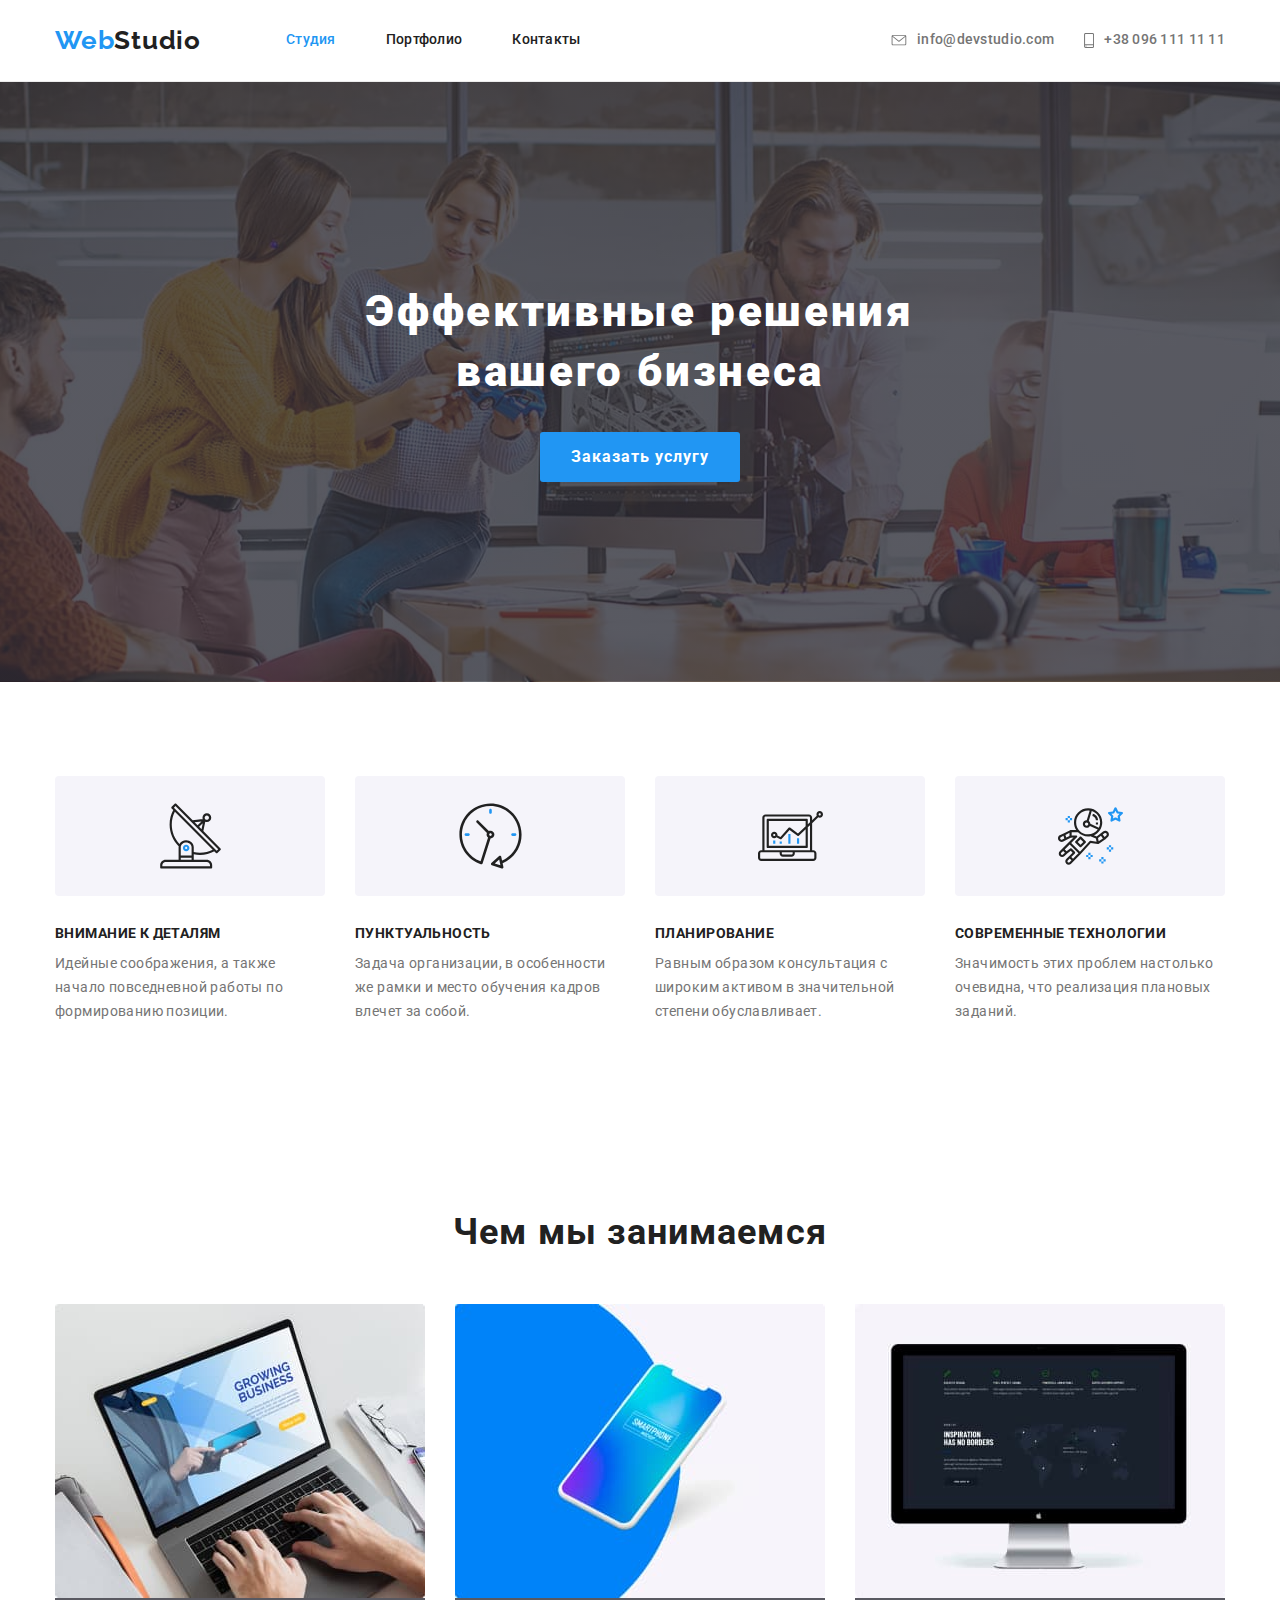
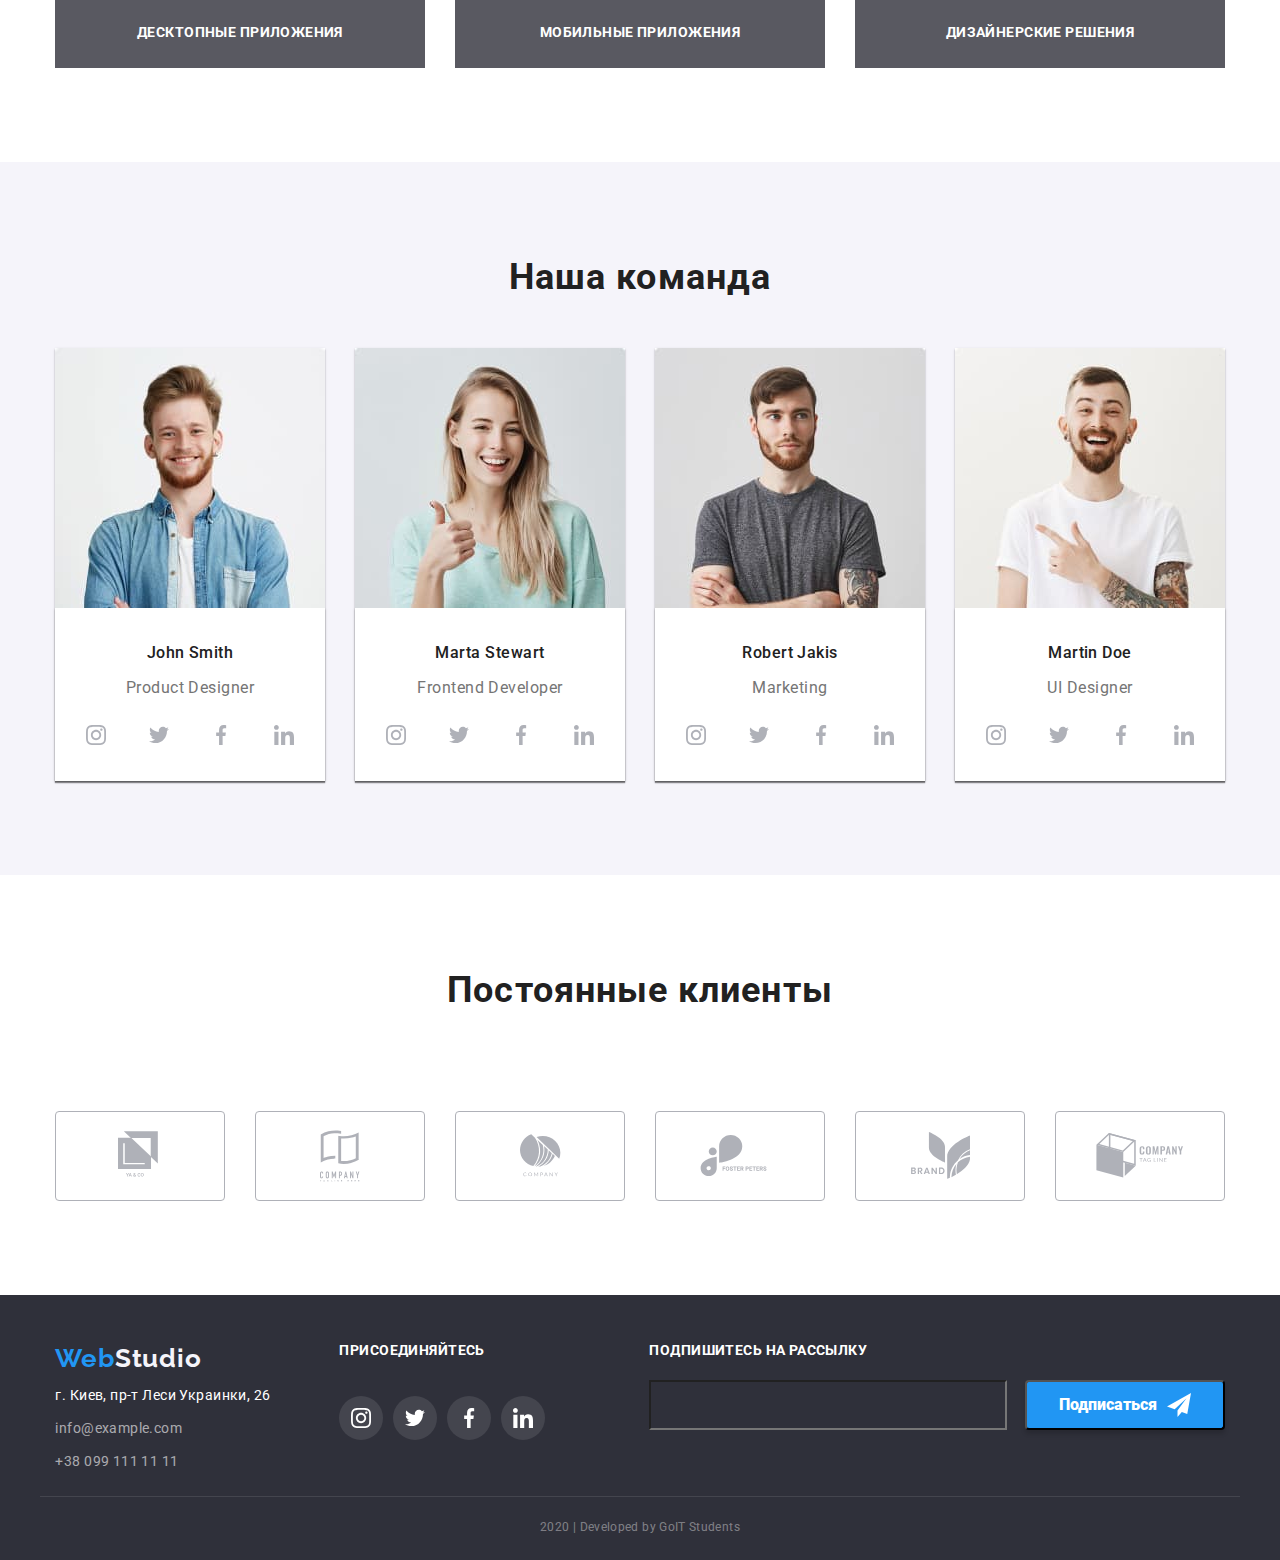
==== index.html @ 96d50aa7 "111" ====
<!DOCTYPE html>
<html lang="ru">
  <head>
    <meta charset="UTF-8" />
    <meta name="viewport" content="width=device-width, initial-scale=1.0" />
    <title>Web Studio</title>
    <link
      href="https://fonts.googleapis.com/css2?family=Raleway:wght@700&family=Roboto:wght@400;500;700&display=swap"
      rel="stylesheet"
    />
    <link
      rel="stylesheet"
      href="https://cdnjs.cloudflare.com/ajax/libs/modern-normalize/0.6.0/modern-normalize.min.css"
    />
    <link rel="stylesheet" href="./css/styles.css" />
  </head>
  <body>
    <!--Шапка-->
    <header class="page-header">
      <div class="header-container">
        <!--Меню навигации-->
        <nav class="main-nav">
          <a class="logo" href="./index.html">Web<span class="logo-header">Studio</span></a>
          <ul class="list">
            <li class="item">
              <a href="./index.html" class="link curent">
                Студия
              </a>
            </li>

            <li class="item">
              <a href="./portfolio.html" class="link">
                Портфолио
              </a>
            </li>

            <li class="item">
              <a href="" class="link">
                Контакты
              </a>
            </li>
          </ul>
        </nav>

        <!--Связь-->
        <address class="address-nav">
          <ul class="list">
            <li class="item">
              <a href="mailto:info@devstudio.com" class="address-mail">
                <svg class="icon-address" width=16 height=11>
                  <use href=./images/symbol-defs.svg#icon-envelope></use>
                </svg>
                info@devstudio.com
              </a>
            </li>
            <li class="item">
              
              <a href="tel:+380961111111" class="address-mail">
                <svg class="icon-address" width="10" height="15">
                <use href="./images/symbol-defs.svg#icon-smartphone" ></use>
              </svg>
              +38 096 111 11 11
            </a>
            </li>
          </ul>
        </address>
      </div>
    </header>
    <main>
      <!--Главный блок-->
      <section class="section-hero">
        <h1 class="title">Эффективные решения вашего бизнеса</h1>
        <a href="" class="button-primary">Заказать услугу</a>
      </section>

      <!--Наши Особенности-->
      <section class="section">
        <div class="container">
          <h2 class="visually-hidden">Особенности</h2>
          <ul class="features list">
            <li class="features item">
              <div class="features-icon">
                <svg width=65 height=70>
                  <use href="./images/symbol-defs.svg#icon-antenna-1"></use>
                </svg>
              </div>
              <h3 class="features title">ВНИМАНИЕ К ДЕТАЛЯМ</h3>
              <p class="features text">
                Идейные соображения, а также начало повседневной работы по
                формированию позиции.
              </p>
            </li>

            <li class="features item">
              <div class="features-icon">
                <svg width=65 height=70>
                  <use href="./images/symbol-defs.svg#icon-clock-1"></use>
                </svg>
              </div class="features-icon">
              <h3 class="features title">ПУНКТУАЛЬНОСТЬ</h3>
              <p class="features text">
                Задача организации, в особенности же рамки и место обучения
                кадров влечет за собой.
              </p>
            </li>

            <li class="features item">
              <div class="features-icon">
                <svg width=65 height=70>
                  <use href="./images/symbol-defs.svg#icon-diagram-1"></use>
                </svg>
              </div>
              <h3 class="features title">ПЛАНИРОВАНИЕ</h3>
              <p class="features text">
                Равным образом консультация с широким активом в значительной
                степени обуславливает.
              </p>
            </li>

            <li class="features item">
              <div class="features-icon">
                <svg width=65 height=70>
                  <use href="./images/symbol-defs.svg#icon-astronaut-1"></use>
                </svg>
              </div>
              <h3 class="features title">СОВРЕМЕННЫЕ ТЕХНОЛОГИИ</h3>
              <p class="features text">
                Значимость этих проблем настолько очевидна, что реализация
                плановых заданий.
              </p>
            </li>
          </ul>
        </div>
      </section>

      <!--Чем мы занимаемся-->
      <section class="section">
        <div class="container fetures">
          <h2 class="profile title">Чем мы занимаемся</h2>
          <ul class="profile list">
            <li class="profile item">
              <img
                class="profile image"
                src="./images/portfolio/img1.jpg"
                alt="Десктопные приложения"
                width="380"
                height="294"
              />
              <h3 class="profile text-title">ДЕСКТОПНЫЕ ПРИЛОЖЕНИЯ</h3>
            </li>

            <li class="profile item">
              <img
                class="profile image"
                src="./images/portfolio/img2.jpg"
                alt="Мобильные приложения"
                width="380"
                height="294"
              />
              <h3 class="profile text-title">МОБИЛЬНЫЕ ПРИЛОЖЕНИЯ</h3>
            </li>

            <li class="profile item">
              <img
                class="profile image"
                src="./images/portfolio/img3.jpg"
                alt="Дизайнерские решения"
                width="380"
                height="294"
              />
              <h3 class="profile text-title">ДИЗАЙНЕРСКИЕ РЕШЕНИЯ</h3>
            </li>
          </ul>
        </div>
      </section>

      <!--Наша команда-->
      <section class="section team">
        <div class="container">
          <h2 class="title">Наша команда</h2>
          <ul class="list">
            <li class="item team-card">
              <div class="team__card">
                <img
                  class="team__image"
                  src="./images/Team/john-smith.jpg"
                  alt="Джон Смит"
                  width="270"
                  height="260"
                />
                <div class="team__content-card">
                  <h3 class="name">John Smith</h3>
                  <p class="text">Product Designer</p>
                  <ul class="social-list">
                    <li>
                      <a  class="social-links" href="https://www.instagram.com">
                        <svg class="social-icon" width="20" height="20">
                          <use href="./images/symbol-defs.svg#icon-instagram-2"></use>
                        </svg>
                      </a>
                    </li>
                    <li>
                      <a  class="social-links" href="https://twitter.com">
                        <svg class="social-icon" width="20" height="20">
                          <use href="./images/symbol-defs.svg#icon-twitter-1"></use>
                        </svg>
                      </a>
                    </li>
                    <li>
                      <a class="social-links" href="https://www.facebook.com">
                      <svg class="social-icon" width="20" height="20">
                        <use href="./images/symbol-defs.svg#icon-facebook-1"></use>
                      </svg>
                      </a>
                    </li>
                    <li>
                      <a class="social-links" href="https://www.linkedin.com">
                      <svg class="social-icon" width="20" height="20">
                        <use href="./images/symbol-defs.svg#icon-linkedin-1"></use>
                      </svg>
                      </a>
                    </li>
                  </ul>
                </div>
              </div>
            </li>
            <li class="item team-card">
              <div class="team__card">
                <img
                  class="team__image"
                  src="./images/Team/marta-stewart.jpg"
                  alt="Марта Стюарт.png"
                  width="270"
                  height="260"
                />
                <div class="team__content-card">
                  <h3 class="name">Marta Stewart</h3>
                  <p class="text">Frontend Developer</p>
                  <ul class="social-list">
                  <li>
                    <a class="social-links" href="https://www.instagram.com">
                      <svg class="social-icon" width="20" height="20">
                        <use href="./images/symbol-defs.svg#icon-instagram-2"></use>
                      </svg>
                    </a>
                  </li>
                  <li>
                    <a class="social-links" href="https://twitter.com">
                      <svg class="social-icon" width="20" height="20">
                        <use href="./images/symbol-defs.svg#icon-twitter-1"></use>
                      </svg>
                    </a>
                  </li>
                  <li>
                    <a class="social-links" href="https://www.facebook.com">
                      <svg class="social-icon" width="20" height="20">
                        <use href="./images/symbol-defs.svg#icon-facebook-1"></use>
                      </svg>
                    </a>
                  </li>
                  <li>
                    <a class="social-links" href="https://www.linkedin.com">
                      <svg class="social-icon" width="20" height="20">
                        <use href="./images/symbol-defs.svg#icon-linkedin-1"></use>
                      </svg>
                    </a>
                  </li>
                  </ul>
                  </div>
                  </div>
                  </li>
            <li class="item team-card">
              <div class="team__card">
                <img
                  class="team__image"
                  src="./images/Team/robert-jakis.jpg"
                  alt="Робер Джекис"
                  width="270"
                  height="260"
                />
                <div class="team__content-card">
                  <h3 class="name">Robert Jakis</h3>
                  <p class="text">Marketing</p>
                  <ul class="social-list">
                  <li>
                    <a class="social-links" href="https://www.instagram.com">
                      <svg class="social-icon" width="20" height="20">
                        <use href="./images/symbol-defs.svg#icon-instagram-2"></use>
                      </svg>
                    </a>
                  </li>
                  <li>
                    <a class="social-links" href="https://twitter.com">
                      <svg class="social-icon" width="20" height="20">
                        <use href="./images/symbol-defs.svg#icon-twitter-1"></use>
                      </svg>
                    </a>
                  </li>
                  <li>
                    <a class="social-links" href="https://www.facebook.com">
                      <svg class="social-icon" width="20" height="20">
                        <use href="./images/symbol-defs.svg#icon-facebook-1"></use>
                      </svg>
                    </a>
                  </li>
                  <li>
                    <a class="social-links" href="https://www.linkedin.com">
                      <svg class="social-icon" width="20" height="20">
                        <use href="./images/symbol-defs.svg#icon-linkedin-1"></use>
                      </svg>
                    </a>
                  </li>
                  </ul>
                  </div>
                  </div>
                  </li>
            <li class="item team-card">
              <div class="team__card">
                <img
                  class="team__image"
                  src="./images/Team/martin-doe.jpg"
                  alt="Мартин До"
                  width="270"
                  height="260"
                />
                <div class="team__content-card">
                  <h3 class="name">Martin Doe</h3>
                  <p class="text">UI Designer</p>
                  <ul class="social-list">
                    <li>
                      <a class="social-links" href="https://www.instagram.com">
                        <svg class="social-icon" width="20" height="20">
                          <use href="./images/symbol-defs.svg#icon-instagram-2"></use>
                        </svg>
                      </a>
                    </li>
                    <li>
                      <a class="social-links" href="https://twitter.com">
                        <svg class="social-icon" width="20" height="20">
                          <use href="./images/symbol-defs.svg#icon-twitter-1"></use>
                        </svg>
                      </a>
                    </li>
                    <li>
                      <a class="social-links" href="https://www.facebook.com">
                        <svg class="social-icon" width="20" height="20">
                          <use href="./images/symbol-defs.svg#icon-facebook-1"></use>
                        </svg>
                      </a>
                    </li>
                    <li>
                      <a class="social-links" href="https://www.linkedin.com">
                        <svg class="social-icon" width="20" height="20">
                          <use href="./images/symbol-defs.svg#icon-linkedin-1"></use>
                        </svg>
                      </a>
                    </li>
                    </ul>
                    </div>
                    </div>
                    </li>
          </ul>
        </div>
      </section>

      <!--Постоянные клиенты-->
      <section class="section">
        <div class="container">
          <h2 class="clients title">Постоянные клиенты</h2>
          <ul class="clients list">
            <li class="clients-item">
              <a class="clients__logo" href="">
                <svg class="clients-icon" width=44 height=49>
                  <use href="./images/symbol-defs.svg#icon-logo-1"></use>
                </svg>
              </a>
            </li>
            <li class="clients-item">
              <a class="clients__logo" href="">
              <svg class="clients-icon" width=40 height=52>
                <use href="./images/symbol-defs.svg#icon-logo-2"></use>
              </svg>
              </a>
            </li>
            <li class="clients-item">
              <a class="clients__logo" href="">
              <svg class="clients-icon" width=41 height=43>
                <use href="./images/symbol-defs.svg#icon-logo-3""></use>
              </svg>
              </a>
            </li>
            <li class="clients-item">
            <a class="clients__logo" href="">
              <svg class="clients-icon" width=80 height=42>
                <use href="./images/symbol-defs.svg#icon-logo-4""></use>
              </svg>
            </a>
            </li>
            <li class="clients-item">
              <a class="clients__logo" href="">
                <svg class="clients-icon" width=59 height=47>
                  <use href="./images/symbol-defs.svg#icon-logo-5""></use>
                </svg>
              </a>
            </li>
            <li class="clients-item">
              <a class="clients__logo" href="">
                <svg class="clients-icon" width=88 height=45>
                  <use href="./images/symbol-defs.svg#icon-logo-6""></use>
                </svg>
              </a>
            </li>
          </ul>
        </div>
      </section>
    </main>

    <!--Footer-->
    <footer class="footer">
      <div class="container footer-box">
        <div class="footer__container__logo-adress">
          <a class="logo" href="./index.html">Web<span class="logo-footer">Studio</span></a>
          <address>
            <p class="footer__container__logo-adress__adress">
              г. Киев, пр-т Леси Украинки, 26
            </p>
            <a
              class="footer__container__logo-adress__contact"
              href="mailto:info@example.com"
              >info@example.com</a
            >
            <a
              class="footer__container__logo-adress__contact"
              href="tel:+380991111111"
              >+38 099 111 11 11</a
            >
          </address>
        </div>

        <div class="footer__container__social">
          <p class="footer__container__social__slogan">присоединяйтесь</p>
          <ul class="footer__container__social__social-list">
          <li>
            <a class="footer__social-links" href="https://www.instagram.com">
              <svg class="footer__social-icon" width="20" height="20">
                <use href="./images/symbol-defs.svg#icon-instagram-2"></use>
              </svg>
            </a>
          </li>
          <li>
            <a class="footer__social-links" href="https://twitter.com">
              <svg class="footer__social-icon" width="20" height="20">
                <use href="./images/symbol-defs.svg#icon-twitter-1"></use>
              </svg>
            </a>
          </li>
          <li>
            <a class="footer__social-links" href="https://www.facebook.com">
              <svg class="footer__social-icon" width="20" height="20">
                <use href="./images/symbol-defs.svg#icon-facebook-1"></use>
              </svg>
            </a>
          </li>
          <li>
            <a class="footer__social-links" href="https://www.linkedin.com">
              <svg class="footer__social-icon" width="20" height="20">
                <use href="./images/symbol-defs.svg#icon-linkedin-1"></use>
              </svg>
            </a>
          </li>
          </ul>
        </div>

        <div class="footer__container__subscribe">
          <p class="footer__container__subscribe__join">
            Подпишитесь на рассылку
          </p>
          <input class="email-input" type="email">
          <!--Кнопка с подпиской на рассылку-->
          <button type="button" class="button-second">Подписаться 
            <svg class="send-icon" width="24" height="24">
              <use href="./images/symbol-defs.svg#icon-icon-send"></use>
          </svg></button>
        </div>
      </div>
      <!--копирайт-->
      <p class="footer__copyright-container">
        2020 | Developed by GoIT Students
      </p>
    </footer>
  </body>
</html>
---- css/styles.css ----
html{
    box-sizing: border-box;
}

*,
*::before
*::after {
    box-sizing: inherit;
}
:root {
    --primary-text-color:#757575;
    --title-text-color:#212121;
    --accent-color:#2196F3;
    --accent-background-color:#F5F4FA;
    --title-second-text-color:#FFFFFF;
}
/* стили для боди */
body{
    background-color:#FFFFFF ;
    color: var(--title-second-text-color);
       }
a{
        text-decoration: none;
    }

img{
    display: block;
    max-width: 100%;
    height: auto;
}    

/* Убираем маркеры */
ul [class] {list-style-type: none;}

.visually-hidden{
    position: absolute;
    width: 1px;clip: 
    height: 1px;
    margin: -1px;
    border: 0;
    rect(0 0 0 0);
    overflow: hidden;
}
    
    /* хедер*/
   .page-header{
    
    border-bottom: 1px solid #ECECEC;
             
   } 

.section{
    padding-top: 94px;
    padding-bottom: 94px;
}

.header-container{
    display: flex;
    width: 1200px;
    margin-right: auto;
    margin-left: auto;
    padding-left: 15px;
    padding-right: 15px;
}

.container{
    width: 1200px;
    margin-left: auto;
    margin-right: auto;
    padding-left: 15px;
    padding-right: 15px;
      }

.main-nav .list{
    display: flex;
    margin-left: 85px;
    padding-left: 0px;
    align-items: center;
    margin-top: 0px;
    margin-bottom: 0px;
   }

.main-nav .item + .item{
    margin-left: 50px;
}

 /*стиль навигации*/
 .main-nav{
    display: inline-block;
    margin-top: 0px;
    margin-bottom: 0px;
    display: flex;
}
.main-nav .link{
    display: block;
    margin-bottom: 0px;
    padding-top: 32px;
    padding-bottom: 32px;

    color: var(--title-text-color);
    font-family: Roboto, sans-serif;
    font-style: normal;
    font-weight: 500;
    font-size: 14px;
    line-height: 1.14;
    letter-spacing: 0.02em;
    }

.main-nav .link:hover,
.main-nav .link:focus, 
.main-nav .link:active{
    color:var(--accent-color);
}
.main-nav .link.curent{
    color:var(--accent-color);
}    

   .address-nav .list{
    display: flex;
    margin: 0;
  padding: 0;
  list-style: none;
     }

.address-nav{
    display: flex;
    align-items: center;
    margin-left: auto;
}

.address-nav .item + .item{
    margin-left: 30px;
}

    /*стиль адреса*/
          
.address-mail{
    display: inline-flex;
    align-items: center;
    padding-top: 32px;
    padding-bottom: 32px;

    color:var(--primary-text-color);
    font-family: Roboto, sans-serif;
    font-style: normal;
    font-weight: 500;
    font-size: 14px;
    line-height: 1.14;
    letter-spacing: 0.02em;
    }      

    .address-mail:hover{
        color: var(--accent-color);
    }

    .icon-address{
       margin-right: 10px;
       --color3: currentColor;
    }
       
/*лого*/
    .logo{
        color: var(--accent-color);
        display: flex;
        align-items: center;
        
        font-family: Raleway, sans-serif;
        font-style: normal;
        font-weight: bold;
        font-size: 26px;
        line-height: 1.19;
        letter-spacing: 0.03em;
     }
     
    .logo-header{
        display: block;
        padding-top: 25px;
        padding-bottom: 25px;
        
        color: var(--title-text-color);
        font-family: Raleway, sans-serif;
        font-style: normal;
        font-weight: bold;
        font-size: 26px;
        line-height: 1.19;
        letter-spacing: 0.03em;
                        }

                   

    .logo-footer{
        display: block;
        margin: 0px;
        padding: 0px;
                
        color: var(--accent-background-color);
        font-family: Raleway, sans-serif;
        font-style: normal;
        font-weight: bold;
        font-size: 26px;
        line-height: 1.19;
        letter-spacing: 0.03em;
                }
    
    /*стиль кнопок*/
    .button-primary{
        display: block;
        width: 200px;
        text-align: center;
        padding-top: 10px;
        padding-bottom: 10px;
        margin-left: auto;
        margin-right: auto;
        margin-top: 30px;
       
        border-radius: 3px;

        font-family: Roboto, sans-serif;
        color: var(--title-second-text-color);
        font-style: normal;
        font-weight: bold;
        font-size: 16px;
        line-height: 1.88;
        letter-spacing: 0.06em;
        background-color: var(--accent-color);                 
        }



        .button-second{
            background-color: var(--accent-color);
        }
        .button-second .text-button{
            display: flex;
            align-items: center;
            text-align: center;
            
            color: var(--title-second-text-color);
            font-family: Roboto, sans-serif;
            font-style: normal;
            font-weight: 900;
            font-size: 16px;
            line-height: 1.88;
            letter-spacing: 0.06em;
        }

        .button-list{ 
            background-color: var(--title-second-text-color);
            color: var(--title-text-color);
            }

        .button-list .button { 
                background-color: var(--accent-background-color);
                font-family: Roboto, sans-serif;
                font-style: normal;
                font-weight: 500;
                font-size: 16px;
                line-height: 1.62;
                letter-spacing: 0.03em
            }
        .button-list .button:hover { 
                background-color: var(--accent-color);
                color: var(--title-second-text-color);
                            }
        
                

        .main-portfolio{
           background-color: var(--title-second-text-color); 
        }

   

    /*стиль главного фона и цвет заголовка*/      
    .section-hero{
        max-width: 1600px;
        max-height: 600px;
        margin-left: auto;
        margin-right: auto;
        padding-top: 200px;
        padding-bottom: 200px;
        background-image: linear-gradient(rgba(47, 48, 58, 0.8),rgba(47, 48, 58, 0.8)), url(../images/hero/hero.jpg);
        background-color: rgb(49, 3, 3);
        background-repeat: no-repeat;
        background-position: center;
        background-size: cover;
        color: var(--title-second-text-color);
        }   

    .section-hero .title{
            width: 646px;
            margin-top: 0px;
            margin-right: auto;
            margin-bottom: 0px;
            margin-left: auto;
            
            text-align: center;
            font-family: Roboto, sans-serif;
            font-style: normal;
            font-weight: 900;
            font-size: 44px;
            line-height: 1.36;
            letter-spacing: 0.06em;
            color: var(--title-second-text-color);
            }

.container .list{
    display: flex;

    padding-left: 0px;
    margin-top: 0px;
    margin-bottom: 0px;
    margin-left: auto;
    margin-right: auto;
    }

.features.item{
    justify-content: space-between;
    width: 270px;
    
}

.features.item:not(:last-child){
    margin-right: 30px;
}

.features-icon{
    background-color: var(--accent-background-color);
    display: flex;
    align-items: center;
    justify-content: center;
    padding-top: 25px;
    padding-bottom: 25px;
    border-radius: 4px;
}
 
    .features.title{
        align-self: flex-start;
        padding-left: 0px;
        margin-bottom: 0px;
        margin-top: 30px;
        
        color: var(--title-text-color);
        font-family: Roboto, sans-serif;
        font-style: normal;
        font-weight: bold;
        font-size: 14px;
        line-height: 1.14;
        letter-spacing: 0.03em;
        }
    
    .features.text{
        margin-top: 10px;
        margin-bottom: 0px;
        
        color: var(--primary-text-color);
        font-family: Roboto, sans-serif;
        font-style: normal;
        font-weight: normal;
        font-size: 14px;
        line-height: 1.71;
        letter-spacing: 0.03em;
        }

        /*наш профиль*/
    
   
.container .profile{
    
}

.profile.title{
    margin-top: 0px;
    margin-bottom: 50px;

    color: var(--title-text-color);
    font-family: Roboto, sans-serif;
    font-style: normal;
    font-weight: bold;
    font-size: 36px;
    line-height: 1.17;
    text-align: center;
    letter-spacing: 0.03em;
        }   

.profile .image{
    display: block;
    width: 370px;
    height: 294px;
}

.profile .list{
    display: flex;
    padding-left: 0px;

    margin-top: 0px;
    margin-bottom: 0px;
    padding-top: 50px;
    }

.profile .item + .item{
    margin-left: 30px;
}

.profile .text-title {
    margin-top: 0px;
    margin-bottom: 0px;
    padding-top: 27px;
    padding-bottom: 27px;
                       
    color: var(--title-second-text-color);
    background: rgba(47, 48, 58, 0.8);
    font-family: Roboto, sans-serif;
    font-style: normal;
    font-weight: bold;
    font-size: 14px;
    line-height: 1.14;
    text-align: center;
    letter-spacing: 0.03em;
    }
        /*команда*/

.section.team{
    background-color: var(--accent-background-color);
    }

    .team .title{
        
        margin-top: 0px;
        margin-right: auto;
        margin-bottom: 0px;
        margin-left: auto;
        padding-top: 0px;
                    
        color: var(--title-text-color);
        font-family: Roboto, sans-serif;
        font-style: normal;
        font-weight: bold;
        font-size: 36px;
        line-height: 1.17;
        text-align: center;
        letter-spacing: 0.03em;
        }

.team .list{
    display: flex;
    justify-content: space-between;
    margin-top: 50px;
    margin-bottom: 0px;
    padding-left: 0px;
    padding-right: ;
    }

.team .item{
    width: 270px;
}    
    
    
    .team.card{
        background-color: var(--title-second-text-color);
    }

.team__image{
    display: block;
}

.team__content-card{
    width: 270px;
    padding-top: 30px;
    padding-bottom: 24px;

    background-color: var(--title-second-text-color);
    box-shadow: 0px 2px 1px rgba(0, 0, 0, 0.2), 0px 1px 1px rgba(0, 0, 0, 0.14), 0px 1px 3px rgba(0, 0, 0, 0.12);
}

.item.team-card{
    box-shadow: 0px 2px 1px rgba(0, 0, 0, 0.2), 0px 1px 1px rgba(0, 0, 0, 0.14), 0px 1px 3px rgba(0, 0, 0, 0.12);
}

.team .name{
text-align: center;  
margin: 0px;

color: var(--title-text-color);
font-family: Roboto, sans-serif;
font-style: normal;
font-weight: 500;
font-size: 16px;
line-height: 1.88;
letter-spacing: 0.03em;
    }

.team .text{
    padding-top: 10px;
    text-align: center;
    margin: 0px;
        
    color: var(--primary-text-color);
    font-family: Roboto, sans-serif;
    font-style: normal;
    font-weight: normal;
    font-size: 16px;
    line-height: 1.19;
    letter-spacing: 0.03em;

    }

    .social-list{
        display: flex;
        justify-content: space-evenly;
        
        margin: 0px;
       padding: 0px;
            }

.social-links{
    margin-top: 16px;
    width: 44px;
    height: 44px;
    border-radius: 50%;
    background-color: var(--title-second-text-color);
    align-items: center;
    justify-content: center;
    display: inline-flex;
}
.social-links:hover
    {background-color: var(--accent-color);
    --color4: #FFFFFF;}

.social-icon{
    fill: #AFB1B8;
}

    /*постоянные клиенты*/

    .clients.title{
    text-align: center;
    margin-top: 0px;
    margin-bottom: 50px;

    color: var(--title-text-color);
    font-family: Roboto, sans-serif;
    font-style: normal;
    font-weight: bold;
    font-size: 36px;
    line-height: 1.17;
    text-align: center;
    letter-spacing: 0.03em;
    }

.clients.list{
    display: flex;
    padding-top: 50px;
    padding-left: 0px;
    justify-content: space-between;
    margin: 0px;
    }
 
.clients__logo{
    display: flex;
    justify-content: center;
    align-items: center;
    width: 170px;
    height: 90px;
    border: 1px solid #AFB1B8;
    border-radius: 4px;
  
}

.clients__logo:hover{
    border: 1px solid var(--accent-color);
    --color4: #2196F3;
}

    /*Портфолио*/
.production .list{
    background-color: var(--title-second-text-color);
    }



.production .hide-text{
    background-color: var(--accent-color);
    color: var(--title-second-text-color);
    font-family: Roboto, sans-serif;
    font-style: normal;
    font-weight: normal;
    font-size: 18px;
    line-height: 1.55;
    letter-spacing: 0.03em;
    }

    /*футер*/
.footer{
    background-color:#2F303A ;
    
    margin-left: auto;
    margin-right: auto;
    padding-top:48px;
    padding-bottom: 21px;
    }

.container.footer-box{
   margin-left: auto;
   margin-right: auto;
   display: flex;
   border-bottom: 1px solid rgba(255, 255, 255, 0.1);
   justify-content: center;

}   

.footer__container__logo-adress{
    padding: 0px;
    margin-right: 0px;
    
    color:var(--title-second-text-color) ;
    font-family: Roboto, sans-serif;
    font-style: normal;
    font-weight: normal;
    font-size: 14px;
    line-height: 1.71;
    letter-spacing: 0.03em;
    }

.footer__container__logo-adress__adress{
    margin-top: 10px;
    margin-bottom: 0px;
    margin-right: 69px;

    color: var(--title-second-text-color);
    font-family: Roboto, sans-serif;
    font-style: normal;
    font-weight: normal;
    font-size: 14px;
    line-height: 1.71;
    letter-spacing: 0.03em;
    }    

.footer__container__logo-adress__contact{
    display: flex;
    margin-top: 9px;
    
    color:rgba(255, 255, 255, 0.6) ;
    font-family: Roboto, sans-serif;
    font-style: normal;
    font-weight: normal;
    font-size: 14px;
    line-height: 1.71;
    letter-spacing: 0.03em;
     }

    
.footer__container__social{
margin-right: 94px;
}

.footer__container__social__slogan{
    display: block;
    margin-top: 0px;
    margin-bottom: 21px;
   
    color: var(--title-second-text-color);
    font-family: Roboto, sans-serif;
    font-style: normal;
    font-weight: bold;
    font-size: 14px;
    line-height: 1.14;
    letter-spacing: 0.03em;
    text-transform: uppercase;
      }

.footer__container__social__social-list{
    display: flex;
    padding-left: 0px;
    list-style-type: none;
    margin-top: 0px;
    margin-bottom: 56px;
}

.footer__social-links{
 margin-top: 16px;
 margin-right: 10px;
    width: 44px;
    height: 44px;
    border-radius: 50%;
    background-color: rgba(255, 255, 255, 0.1);
    align-items: center;
    justify-content: center;
    display: inline-flex;
}
.footer__social-links:not(:last-child){
    margin-right: 10px;
}

.footer__social-links:hover{
    background-color: var(--accent-color);
}

.footer__social-icon{
--color4: #FFFFFF; 
}

.footer__container__subscribe{
    
}

.footer__container__subscribe__join{
    display: flex;
    margin-top: 0px;
    margin-bottom: 21px;
    
    color: var(--title-second-text-color);
    font-family: Roboto, sans-serif;
    font-style: normal;
    font-weight: bold;
    font-size: 14px;
    line-height: 1.14;
    letter-spacing: 0.03em;
    text-transform: uppercase;
}

.email-input{
   display: inline-flex;
    width: 358px;
    height: 50px;
    background-color: #2F303A;
    color: rgba(255, 255, 255, 0.6);;
}

.button-second{
    display: inline-flex;
    align-items: center;
    justify-content: center;
    margin-top: 0px;
    margin-left: 12px;
    width: 200px;
    height: 50px;

    color: var(--title-second-text-color);
    font-family: Roboto, sans-serif;
    font-style: normal;
    font-weight: 900;
    font-size: 16px;
    line-height: 30px;
    border-radius: 4px;
    box-shadow: 0px 4px 4px rgba(0, 0, 0, 0.15);
}

.send-icon{
    margin-left: 10px;
}

.footer__copyright-container{
    padding-top: 18px;
    
    margin: 0px;
    
    justify-content: center;

    color: rgba(255, 255, 255, 0.4);  
    font-family: Roboto, sans-serif;
    font-style: normal;
    font-weight: normal;
    font-size: 12px;
    line-height: 2;
    text-align: center;
    letter-spacing: 0.03em;
      }
     
     .button.list{
        display: flex;
        justify-content: center;
    }

    .button-item:not(:last-child){
        margin-right: 8px;
    }

      .button-container__button{
        
        border-radius: 4px;
        padding-top: 6px;
        padding-right: 22px;
        padding-bottom: 6px;
        padding-left: 22px;

        background-color: var(--accent-background-color);
        color: var(--title-text-color);
        font-family: Roboto, sans-serif;
        font-style: normal;
        font-weight: 500;
        font-size: 16px;
        line-height: 1.62;
        text-align: center;
        letter-spacing: 0.03em;
      }

      .button-container__button:hover,
      .button-container__button:focus,
      .button-container__button:active{
          background-color: var(--accent-color);
          color: var(--title-second-text-color);
      }
      
.production.list{
    display: flex;
    flex-wrap: wrap;
    margin: 0px;
    padding-top: 50px;
    padding-left: 0px;
    padding-right: 0px;
}

.production.item:not(:nth-child(3n)){
    margin-right: 30px;
}

.production.item:not(:nth-last-child(-n+3)){
    margin-bottom: 30px;
}

.portfolio__image-card{
    display: block
}

.portfolio__card{
        
}
.portfolio-link{
    display: block;
    width: 370px;

    background: #FFFFFF;
    border: 1px solid #EEEEEE;
    border-radius: 5px;
}
.portfolio-link:hover{
box-shadow: 0px 2px 1px rgba(0, 0, 0, 0.2), 0px 1px 1px rgba(0, 0, 0, 0.14), 0px 1px 3px rgba(0, 0, 0, 0.12);
}

.portfolio-title{
    margin-top: 20px;
    margin-bottom: 4px;
    margin-left: 24px;
    
    color: var(--title-text-color);
    font-family: Roboto, sans-serif;
    font-style: normal;
    font-weight: bold;
    font-size: 18px;
    line-height: 2;
    letter-spacing: 0.06em
}

.portfolio__name{
    margin-top: 4px;
    margin-bottom: 20px;
    margin-left: 24px;
   
    color: var(--primary-text-color);
    font-family: Roboto, sans-serif;
    font-style: normal;
    font-weight: normal;
    font-size: 16px;
    line-height: 1.87;
    letter-spacing: 0.03em;
}
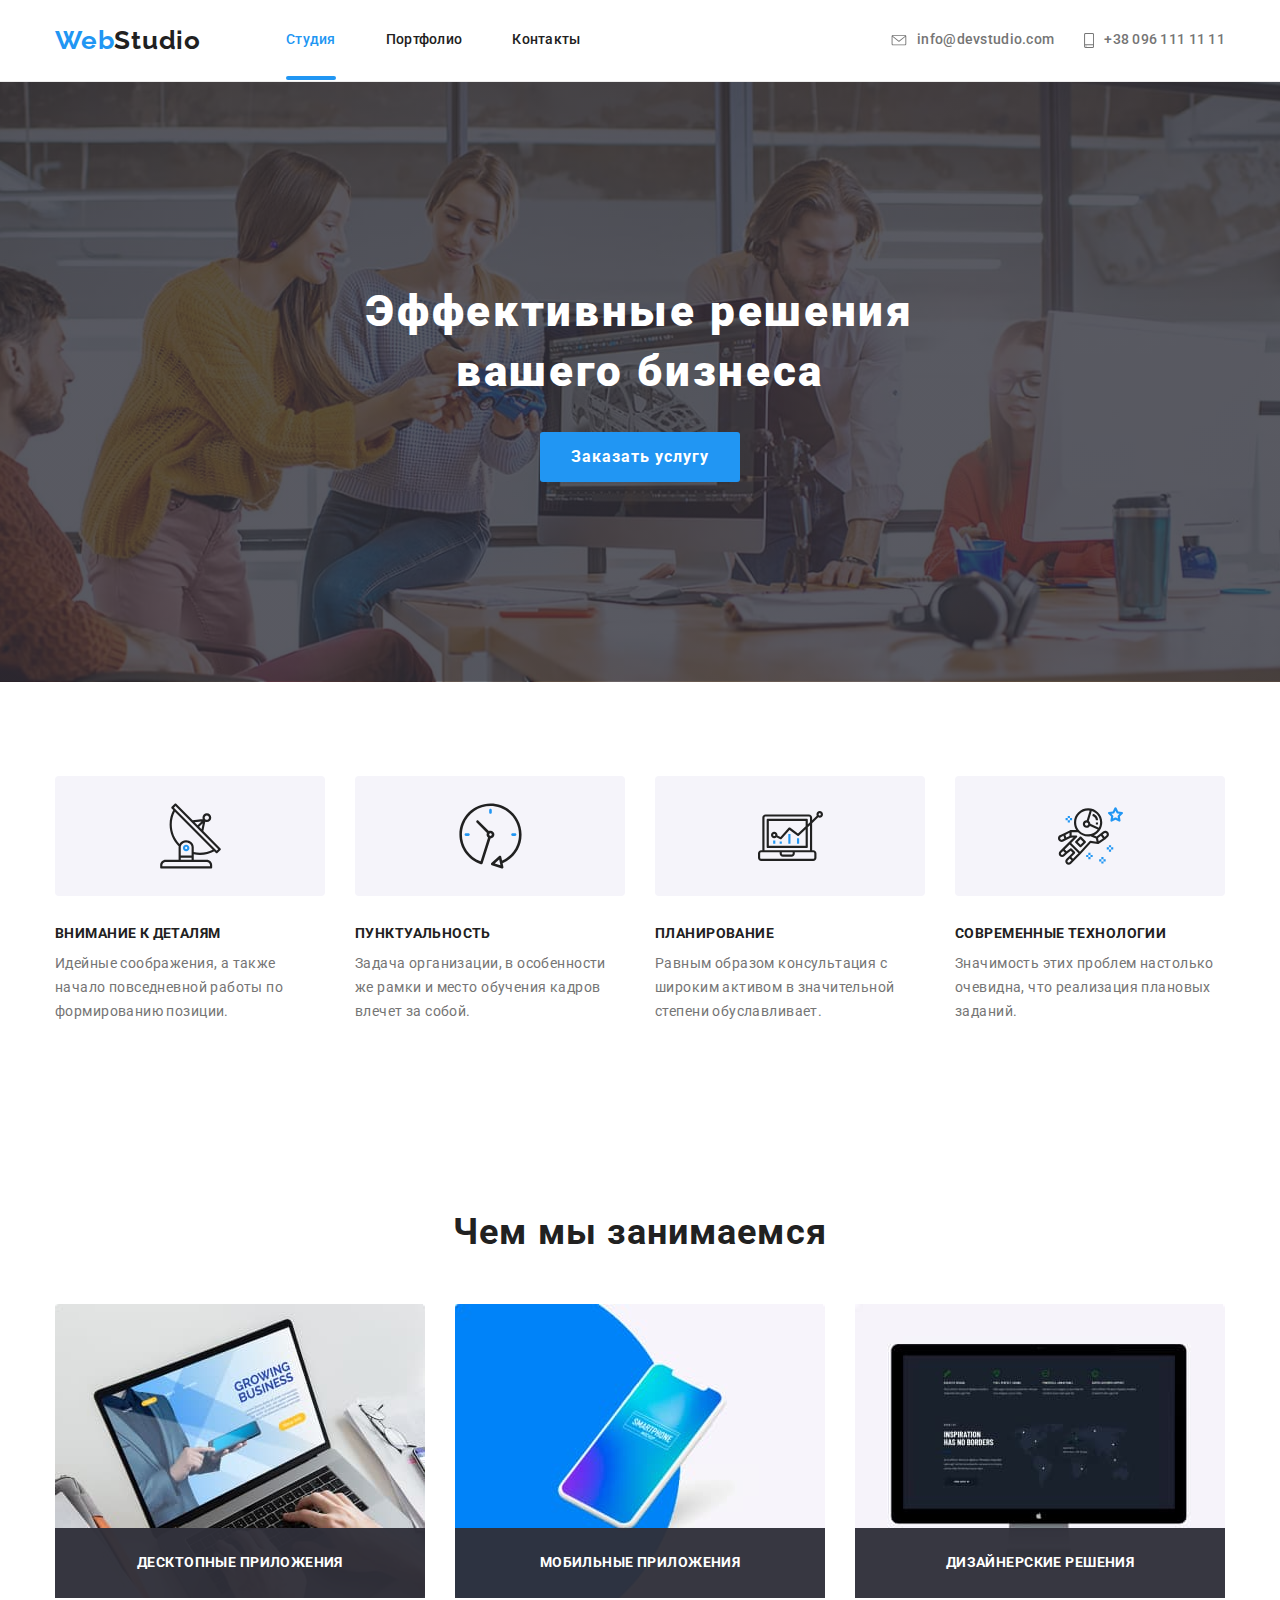
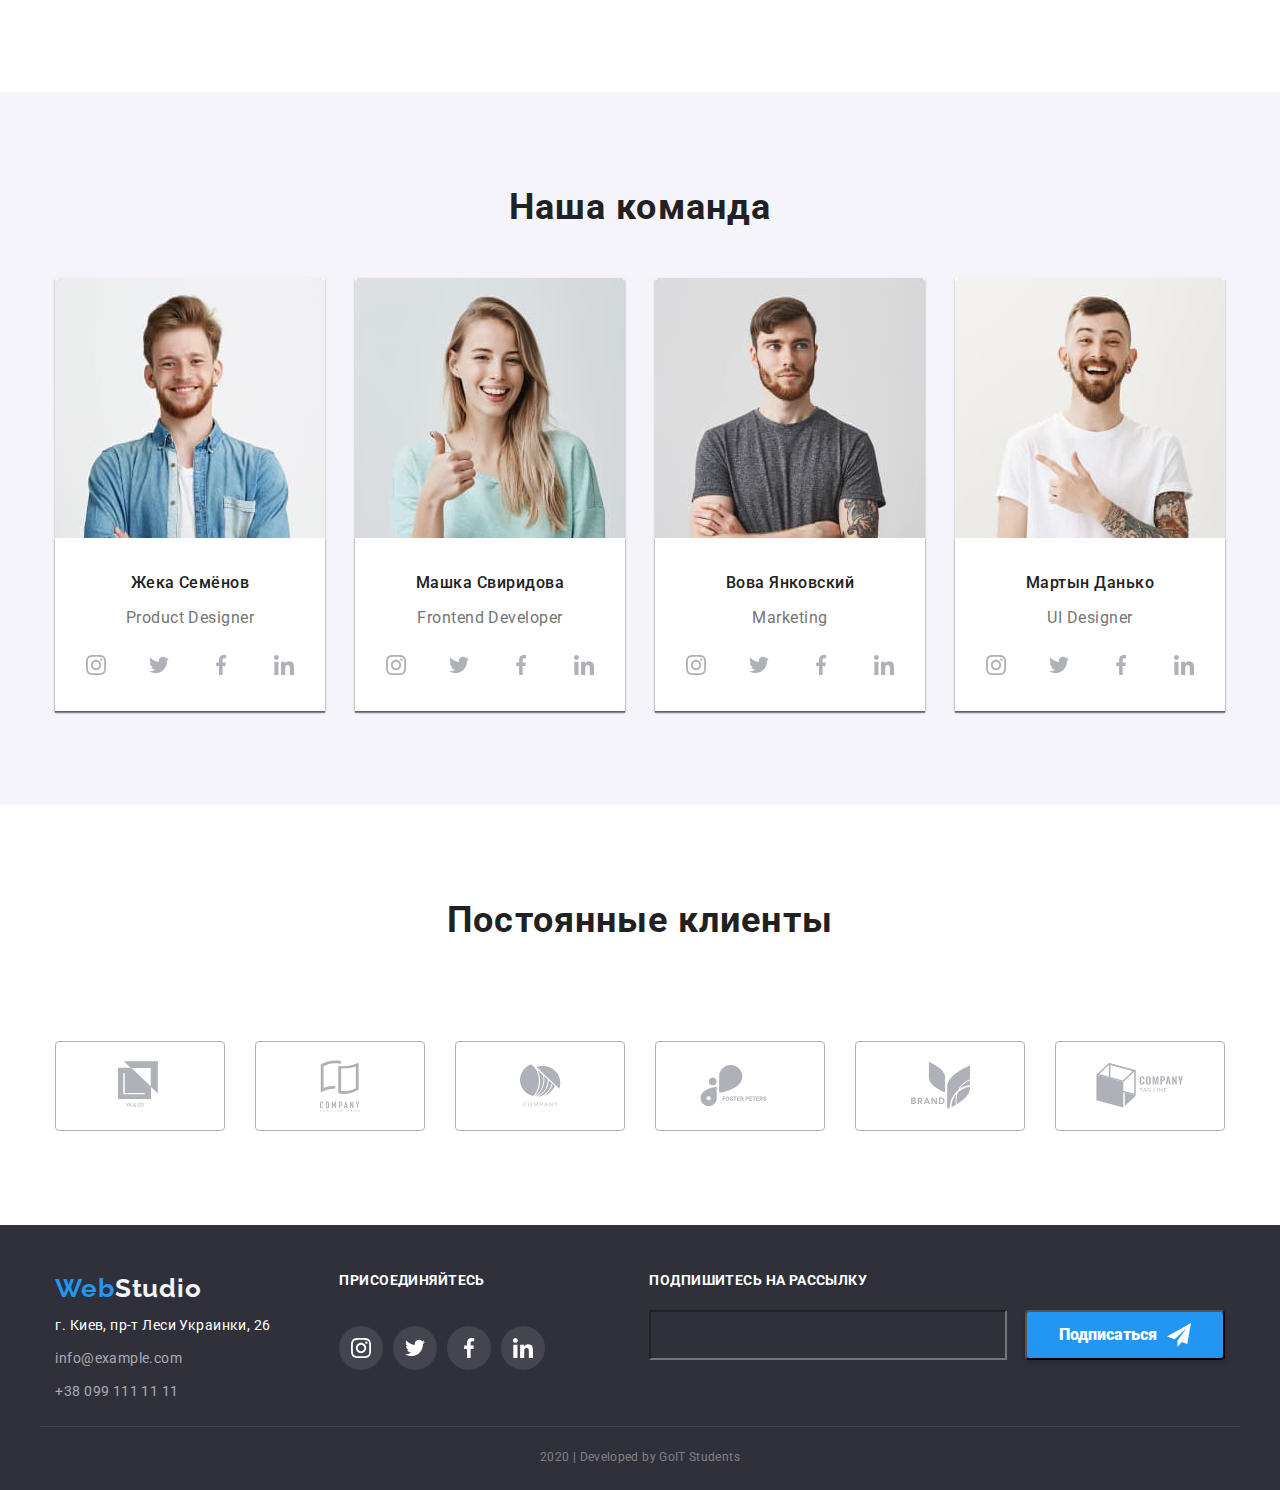
==== commit 418b638a: "333" ====
--- a/index.html
+++ b/index.html
@@ -23,19 +23,19 @@
           <a class="logo" href="./index.html">Web<span class="logo-header">Studio</span></a>
           <ul class="list">
             <li class="item">
-              <a href="./index.html" class="link curent">
+              <a href="./index.html" class="nav-link curent">
                 Студия
               </a>
             </li>
 
             <li class="item">
-              <a href="./portfolio.html" class="link">
+              <a href="./portfolio.html" class="nav-link">
                 Портфолио
               </a>
             </li>
 
             <li class="item">
-              <a href="" class="link">
+              <a href="" class="nav-link">
                 Контакты
               </a>
             </li>
@@ -139,36 +139,32 @@
           <h2 class="profile title">Чем мы занимаемся</h2>
           <ul class="profile list">
             <li class="profile item">
-              <img
-                class="profile image"
-                src="./images/portfolio/img1.jpg"
-                alt="Десктопные приложения"
-                width="380"
-                height="294"
-              />
-              <h3 class="profile text-title">ДЕСКТОПНЫЕ ПРИЛОЖЕНИЯ</h3>
+              <div class="image-box">
+                <img class="profile image" src="./images/portfolio/img1.jpg" alt="Десктопные приложения" width="370" height="294" />
+              <div class="box-title">
+                <h3 class="profile text-title">ДЕСКТОПНЫЕ ПРИЛОЖЕНИЯ</h3>
+              </div>
+            </div>
+              
             </li>
 
             <li class="profile item">
-              <img
-                class="profile image"
-                src="./images/portfolio/img2.jpg"
-                alt="Мобильные приложения"
-                width="380"
-                height="294"
-              />
-              <h3 class="profile text-title">МОБИЛЬНЫЕ ПРИЛОЖЕНИЯ</h3>
+              <div class="image-box">
+                <img class="profile image" src="./images/portfolio/img2.jpg" alt="Мобильные приложения" width="370" height="294" />
+              <div class="box-title">
+                <h3 class="profile text-title">МОБИЛЬНЫЕ ПРИЛОЖЕНИЯ</h3>
+              </div>
+            </div>
+              
             </li>
 
             <li class="profile item">
-              <img
-                class="profile image"
-                src="./images/portfolio/img3.jpg"
-                alt="Дизайнерские решения"
-                width="380"
-                height="294"
-              />
-              <h3 class="profile text-title">ДИЗАЙНЕРСКИЕ РЕШЕНИЯ</h3>
+              <div class="image-box">
+                <img class="profile image" src="./images/portfolio/img3.jpg" alt="Дизайнерские решения" width="370" height="294" />
+              <div class="box-title">
+                <h3 class="profile text-title">ДИЗАЙНЕРСКИЕ РЕШЕНИЯ</h3>
+              </div>
+              </div>
             </li>
           </ul>
         </div>
@@ -184,12 +180,12 @@
                 <img
                   class="team__image"
                   src="./images/Team/john-smith.jpg"
-                  alt="Джон Смит"
+                  alt="Жека Семёнов"
                   width="270"
                   height="260"
                 />
                 <div class="team__content-card">
-                  <h3 class="name">John Smith</h3>
+                  <h3 class="name">Жека Семёнов</h3>
                   <p class="text">Product Designer</p>
                   <ul class="social-list">
                     <li>
@@ -229,12 +225,12 @@
                 <img
                   class="team__image"
                   src="./images/Team/marta-stewart.jpg"
-                  alt="Марта Стюарт.png"
+                  alt="Машка Свиридова.png"
                   width="270"
                   height="260"
                 />
                 <div class="team__content-card">
-                  <h3 class="name">Marta Stewart</h3>
+                  <h3 class="name">Машка Свиридова</h3>
                   <p class="text">Frontend Developer</p>
                   <ul class="social-list">
                   <li>
@@ -274,12 +270,12 @@
                 <img
                   class="team__image"
                   src="./images/Team/robert-jakis.jpg"
-                  alt="Робер Джекис"
+                  alt="Вова Янковский"
                   width="270"
                   height="260"
                 />
                 <div class="team__content-card">
-                  <h3 class="name">Robert Jakis</h3>
+                  <h3 class="name">Вова Янковский</h3>
                   <p class="text">Marketing</p>
                   <ul class="social-list">
                   <li>
@@ -319,12 +315,12 @@
                 <img
                   class="team__image"
                   src="./images/Team/martin-doe.jpg"
-                  alt="Мартин До"
+                  alt="Мартын Данько"
                   width="270"
                   height="260"
                 />
                 <div class="team__content-card">
-                  <h3 class="name">Martin Doe</h3>
+                  <h3 class="name">Мартын Данько</h3>
                   <p class="text">UI Designer</p>
                   <ul class="social-list">
                     <li>
--- a/css/styles.css
+++ b/css/styles.css
@@ -91,12 +91,18 @@
     margin-bottom: 0px;
     display: flex;
 }
-.main-nav .link{
+.nav-link{
+    position: relative;
     display: block;
     margin-bottom: 0px;
     padding-top: 32px;
     padding-bottom: 32px;
 
+    cursor: pointer;
+    transition-property: color;
+    transition-duration: 250ms;
+    transition-timing-function: cubic-bezier(0.4, 0, 0.2, 1);
+
     color: var(--title-text-color);
     font-family: Roboto, sans-serif;
     font-style: normal;
@@ -106,14 +112,25 @@
     letter-spacing: 0.02em;
     }
 
-.main-nav .link:hover,
-.main-nav .link:focus, 
-.main-nav .link:active{
+.nav-link:hover,
+.nav-link:focus, 
+.nav-link:active{
     color:var(--accent-color);
 }
-.main-nav .link.curent{
+.nav-link.curent{
     color:var(--accent-color);
-}    
+}  
+
+.nav-link.curent::after{
+    content: '';
+    position: absolute;
+    display: block;
+    width: 100%;
+    height: 4px;
+    border-radius: 2px;
+    bottom: 0;
+    background-color:var(--accent-color);
+}   
 
    .address-nav .list{
     display: flex;
@@ -139,6 +156,10 @@
     align-items: center;
     padding-top: 32px;
     padding-bottom: 32px;
+    cursor: pointer;
+    transition-property: color;
+    transition-duration: 250ms;
+    transition-timing-function: cubic-bezier(0.4, 0, 0.2, 1);
 
     color:var(--primary-text-color);
     font-family: Roboto, sans-serif;
@@ -149,7 +170,7 @@
     letter-spacing: 0.02em;
     }      
 
-    .address-mail:hover{
+    .address-mail:hover, .address-mail:focus, .address-mail:active{
         color: var(--accent-color);
     }
 
@@ -384,9 +405,23 @@
         }   
 
 .profile .image{
-    display: block;
     width: 370px;
     height: 294px;
+}
+
+.image-box{
+    display: block;
+    position: relative;
+}
+
+.box-title{
+    position: absolute;
+    display: block;
+    background-color: rgba(47, 48, 58, 0.8);
+    width:100%;
+    bottom: 0;
+    right: 0;
+
 }
 
 .profile .list{
@@ -522,8 +557,12 @@
     align-items: center;
     justify-content: center;
     display: inline-flex;
-}
-.social-links:hover
+    cursor: pointer;
+    transition-property: background-color;
+    transition-duration: 250ms;
+    transition-timing-function: cubic-bezier(0.4, 0, 0.2, 1);
+}
+.social-links:hover, .social-links:focus, .social-links:active
     {background-color: var(--accent-color);
     --color4: #FFFFFF;}
 
@@ -564,10 +603,14 @@
     height: 90px;
     border: 1px solid #AFB1B8;
     border-radius: 4px;
+    cursor: pointer;
+    transition-property: background-color;
+    transition-duration: 250ms;
+    transition-timing-function: cubic-bezier(0.4, 0, 0.2, 1);
   
 }
 
-.clients__logo:hover{
+.clients__logo:hover, .clients__logo:focus, .clients__logo:active{
     border: 1px solid var(--accent-color);
     --color4: #2196F3;
 }
@@ -687,12 +730,16 @@
     align-items: center;
     justify-content: center;
     display: inline-flex;
+    cursor: pointer;
+    transition-property: background-color;
+    transition-duration: 250ms;
+    transition-timing-function: cubic-bezier(0.4, 0, 0.2, 1);
 }
 .footer__social-links:not(:last-child){
     margin-right: 10px;
 }
 
-.footer__social-links:hover{
+.footer__social-links:hover, .footer__social-links:focus, .footer__social-links:active{
     background-color: var(--accent-color);
 }
 
@@ -735,6 +782,7 @@
     margin-left: 12px;
     width: 200px;
     height: 50px;
+    cursor: pointer;
 
     color: var(--title-second-text-color);
     font-family: Roboto, sans-serif;
@@ -819,6 +867,49 @@
     margin-bottom: 30px;
 }
 
+.portfolio-box{
+    position: relative;
+   overflow: hidden;
+}
+
+.portfolio-overlay{
+    position: absolute;
+    display: inline-block;
+    width: 100%;
+    height: 100%;
+       
+    background-color: rgba(33, 150, 243, 0.9);
+}
+.product-thumb{
+    background: #FFFFFF;
+    border: 1px solid #EEEEEE;
+}
+
+.product-thumb:hover .portfolio-overlay{
+    box-shadow: 0px 2px 1px rgba(0, 0, 0, 0.2), 0px 1px 1px rgba(0, 0, 0, 0.14), 0px 1px 3px rgba(0, 0, 0, 0.12);
+    transform: translateY(-100%);
+    transition-duration: 250ms;
+    transition-timing-function: cubic-bezier(0.4, 0, 0.2, 1);
+}
+
+.portfolio-overlay:hover, .portfolio-overlay:focus, .portfolio-overlay:active{
+    transform: translateY(-100%);
+    transition-duration: 250ms;
+    transition-timing-function: cubic-bezier(0.4, 0, 0.2, 1);
+}
+
+.overlay-text{
+    color: var(--title-second-text-color);
+    font-family: Roboto, sans-serif;
+    font-style: normal;
+    font-weight: normal;
+    font-size: 18px;
+    line-height: 1.55
+    letter-spacing: 0.03em;
+    text-align: center;
+
+}
+
 .portfolio__image-card{
     display: block
 }
@@ -829,14 +920,7 @@
 .portfolio-link{
     display: block;
     width: 370px;
-
-    background: #FFFFFF;
-    border: 1px solid #EEEEEE;
-    border-radius: 5px;
-}
-.portfolio-link:hover{
-box-shadow: 0px 2px 1px rgba(0, 0, 0, 0.2), 0px 1px 1px rgba(0, 0, 0, 0.14), 0px 1px 3px rgba(0, 0, 0, 0.12);
-}
+   }
 
 .portfolio-title{
     margin-top: 20px;
